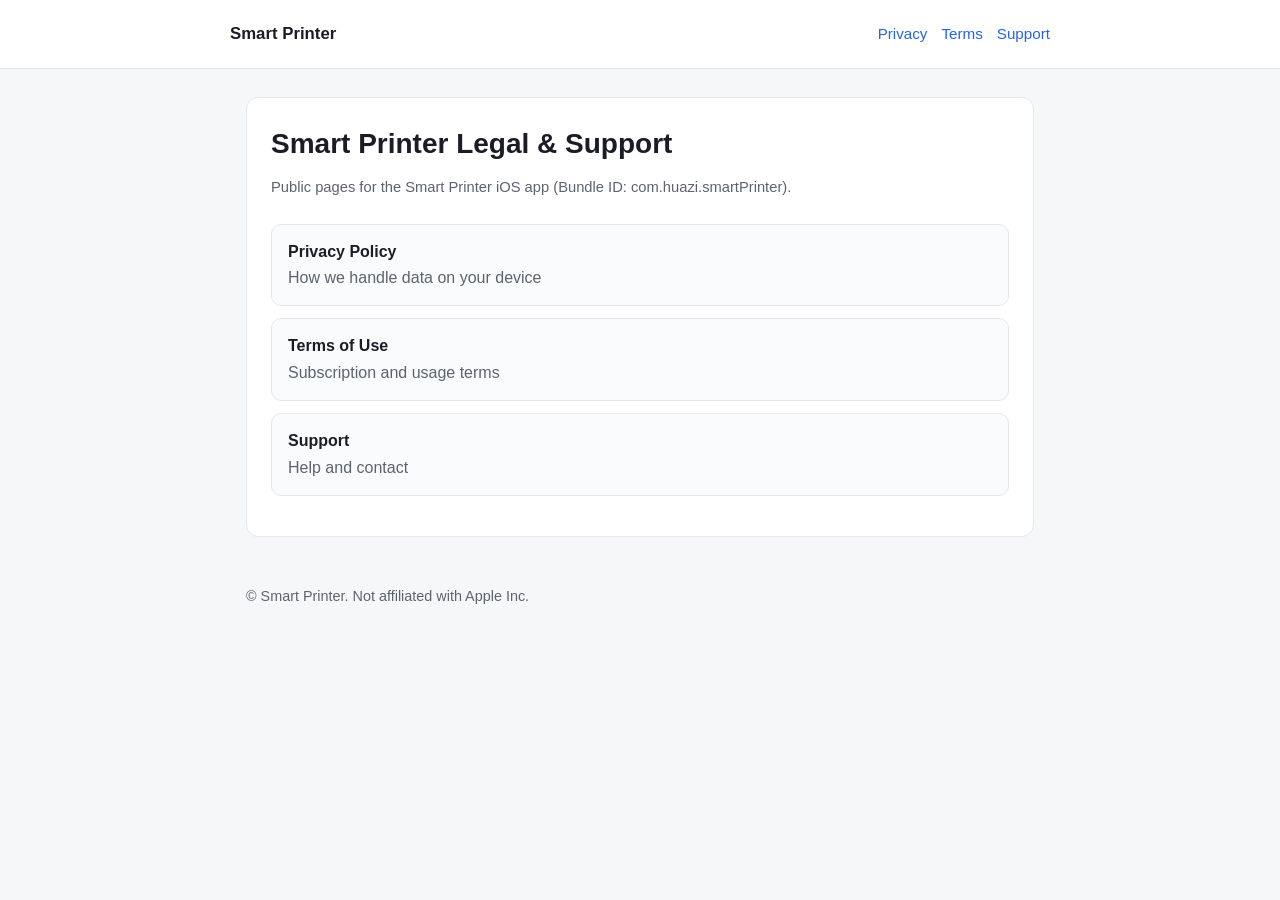
==== index.html @ 28ee7db0 "Add site styles and home page for GitHub Pages" ====
<!DOCTYPE html>
<html lang="en">
<head>
  <meta charset="utf-8" />
  <meta name="viewport" content="width=device-width, initial-scale=1" />
  <title>Smart Printer — Legal</title>
  <link rel="stylesheet" href="styles.css" />
</head>
<body>
  <header>
    <div class="nav">
      <a class="brand" href="./">Smart Printer</a>
      <div class="nav-links">
        <a href="./privacy/">Privacy</a>
        <a href="./terms/">Terms</a>
        <a href="./support/">Support</a>
      </div>
    </div>
  </header>
  <main>
    <div class="card">
      <h1>Smart Printer Legal &amp; Support</h1>
      <p class="meta">Public pages for the Smart Printer iOS app (Bundle ID: com.huazi.smartPrinter).</p>
      <ul class="home-list">
        <li><a href="./privacy/"><strong>Privacy Policy</strong><br /><span style="color:#5c6370">How we handle data on your device</span></a></li>
        <li><a href="./terms/"><strong>Terms of Use</strong><br /><span style="color:#5c6370">Subscription and usage terms</span></a></li>
        <li><a href="./support/"><strong>Support</strong><br /><span style="color:#5c6370">Help and contact</span></a></li>
      </ul>
    </div>
  </main>
  <footer>© Smart Printer. Not affiliated with Apple Inc.</footer>
</body>
</html>
---- styles.css ----
:root {
  --bg: #f6f7f9;
  --card: #ffffff;
  --text: #1a1d26;
  --muted: #5c6370;
  --accent: #2563eb;
  --border: #e5e7eb;
}
* { box-sizing: border-box; }
html { scroll-behavior: smooth; }
body {
  margin: 0;
  font-family: -apple-system, BlinkMacSystemFont, "Segoe UI", Roboto, "Helvetica Neue", Arial, sans-serif;
  background: var(--bg);
  color: var(--text);
  line-height: 1.65;
}
header {
  background: var(--card);
  border-bottom: 1px solid var(--border);
  padding: 20px 16px;
  position: sticky;
  top: 0;
  z-index: 10;
}
.nav {
  max-width: 820px;
  margin: 0 auto;
  display: flex;
  flex-wrap: wrap;
  gap: 12px 20px;
  align-items: center;
  justify-content: space-between;
}
.brand {
  font-weight: 700;
  font-size: 1.05rem;
  color: var(--text);
  text-decoration: none;
}
.nav-links { display: flex; flex-wrap: wrap; gap: 14px; }
.nav-links a {
  color: var(--accent);
  text-decoration: none;
  font-size: 0.95rem;
}
.nav-links a:hover { text-decoration: underline; }
main {
  max-width: 820px;
  margin: 28px auto 48px;
  padding: 0 16px;
}
.card {
  background: var(--card);
  border: 1px solid var(--border);
  border-radius: 12px;
  padding: 28px 24px;
}
h1 { margin: 0 0 8px; font-size: 1.75rem; line-height: 1.25; }
.meta { color: var(--muted); font-size: 0.92rem; margin-bottom: 24px; }
h2 { margin: 28px 0 10px; font-size: 1.2rem; }
p, li { color: var(--text); }
ul { padding-left: 1.25rem; }
.lang { margin-top: 36px; padding-top: 24px; border-top: 1px solid var(--border); }
.lang h1 { font-size: 1.5rem; }
a { color: var(--accent); }
footer {
  max-width: 820px;
  margin: 0 auto 40px;
  padding: 0 16px;
  color: var(--muted);
  font-size: 0.9rem;
}
.home-list { list-style: none; padding: 0; margin: 20px 0 0; }
.home-list li { margin: 0 0 12px; }
.home-list a {
  display: block;
  padding: 14px 16px;
  border: 1px solid var(--border);
  border-radius: 10px;
  text-decoration: none;
  color: var(--text);
  background: #fafbfc;
}
.home-list a:hover { border-color: var(--accent); }
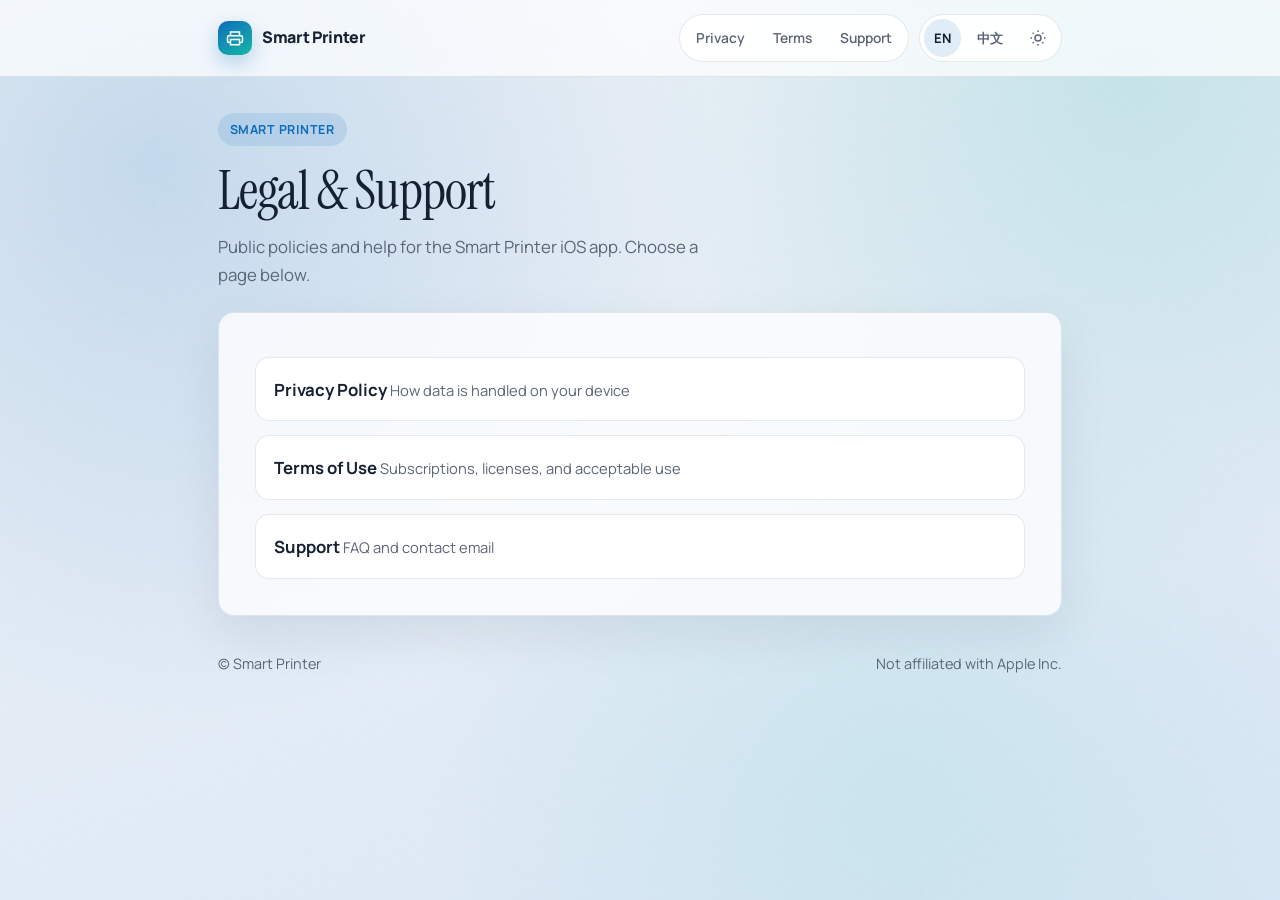
==== commit 20b38f67: "重设计首页：双语与主题切换" ====
--- a/index.html
+++ b/index.html
@@ -1,33 +1,95 @@
 <!DOCTYPE html>
-<html lang="en">
+<html lang="en" data-theme="light">
 <head>
   <meta charset="utf-8" />
   <meta name="viewport" content="width=device-width, initial-scale=1" />
-  <title>Smart Printer — Legal</title>
+  <meta name="sp-title-en" content="Smart Printer — Legal & Support" />
+  <meta name="sp-title-zh-Hans" content="Smart Printer — 法律与支持" />
+  <title>Smart Printer — Legal & Support</title>
+  <meta name="color-scheme" content="light dark" />
+  <script>
+    (function () {
+      try {
+        var t = localStorage.getItem("sp-theme");
+        if (!t) t = matchMedia("(prefers-color-scheme: dark)").matches ? "dark" : "light";
+        document.documentElement.setAttribute("data-theme", t);
+        var l = localStorage.getItem("sp-lang");
+        if (!l) l = (navigator.language || "en").toLowerCase().indexOf("zh") === 0 ? "zh-Hans" : "en";
+        document.documentElement.setAttribute("lang", l);
+      } catch (e) {}
+    })();
+  </script>
   <link rel="stylesheet" href="styles.css" />
 </head>
 <body>
-  <header>
+  <header class="site-header">
     <div class="nav">
-      <a class="brand" href="./">Smart Printer</a>
-      <div class="nav-links">
-        <a href="./privacy/">Privacy</a>
-        <a href="./terms/">Terms</a>
-        <a href="./support/">Support</a>
+      <a class="brand" href="./">
+        <span class="brand-mark" aria-hidden="true">
+          <svg viewBox="0 0 24 24" fill="none" stroke="currentColor" stroke-width="2"><path d="M6 9V4h12v5"/><path d="M6 18H4a2 2 0 0 1-2-2v-5a2 2 0 0 1 2-2h16a2 2 0 0 1 2 2v5a2 2 0 0 1-2 2h-2"/><path d="M6 14h12v7H6z"/></svg>
+        </span>
+        Smart Printer
+      </a>
+      <div class="nav-right">
+        <nav class="nav-links" aria-label="Primary">
+          <a href="./privacy/" data-nav="privacy"><span class="lang-en">Privacy</span><span class="lang-zh">隐私</span></a>
+          <a href="./terms/" data-nav="terms"><span class="lang-en">Terms</span><span class="lang-zh">条款</span></a>
+          <a href="./support/" data-nav="support"><span class="lang-en">Support</span><span class="lang-zh">支持</span></a>
+        </nav>
+        <div class="controls" role="group" aria-label="Language and theme">
+          <button type="button" class="ctrl-btn" data-lang="en">EN</button>
+          <button type="button" class="ctrl-btn" data-lang="zh-Hans">中文</button>
+          <button type="button" class="ctrl-btn theme-btn" data-theme-toggle aria-label="Toggle theme">
+            <svg class="icon-sun" viewBox="0 0 24 24" fill="none" stroke="currentColor" stroke-width="2"><circle cx="12" cy="12" r="4"/><path d="M12 2v2M12 20v2M4.9 4.9l1.4 1.4M17.7 17.7l1.4 1.4M2 12h2M20 12h2M4.9 19.1l1.4-1.4M17.7 6.3l1.4-1.4"/></svg>
+            <svg class="icon-moon" viewBox="0 0 24 24" fill="none" stroke="currentColor" stroke-width="2"><path d="M21 14.5A8.5 8.5 0 1 1 9.5 3 7 7 0 0 0 21 14.5z"/></svg>
+          </button>
+        </div>
       </div>
     </div>
   </header>
+
   <main>
-    <div class="card">
-      <h1>Smart Printer Legal &amp; Support</h1>
-      <p class="meta">Public pages for the Smart Printer iOS app (Bundle ID: com.huazi.smartPrinter).</p>
-      <ul class="home-list">
-        <li><a href="./privacy/"><strong>Privacy Policy</strong><br /><span style="color:#5c6370">How we handle data on your device</span></a></li>
-        <li><a href="./terms/"><strong>Terms of Use</strong><br /><span style="color:#5c6370">Subscription and usage terms</span></a></li>
-        <li><a href="./support/"><strong>Support</strong><br /><span style="color:#5c6370">Help and contact</span></a></li>
-      </ul>
-    </div>
+    <section class="hero">
+      <div class="eyebrow">Smart Printer</div>
+      <div class="lang-en">
+        <h1>Legal &amp; Support</h1>
+        <p>Public policies and help for the Smart Printer iOS app. Choose a page below.</p>
+      </div>
+      <div class="lang-zh">
+        <h1>法律与支持</h1>
+        <p>Smart Printer iOS 应用的公开政策与帮助页面，请选择下方入口。</p>
+      </div>
+    </section>
+
+    <section class="card">
+      <div class="home-grid">
+        <a class="home-link" href="./privacy/">
+          <strong class="lang-en">Privacy Policy</strong>
+          <strong class="lang-zh">隐私政策</strong>
+          <span class="lang-en">How data is handled on your device</span>
+          <span class="lang-zh">说明数据在设备本地如何处理</span>
+        </a>
+        <a class="home-link" href="./terms/">
+          <strong class="lang-en">Terms of Use</strong>
+          <strong class="lang-zh">服务条款</strong>
+          <span class="lang-en">Subscriptions, licenses, and acceptable use</span>
+          <span class="lang-zh">订阅、许可与可接受使用说明</span>
+        </a>
+        <a class="home-link" href="./support/">
+          <strong class="lang-en">Support</strong>
+          <strong class="lang-zh">支持</strong>
+          <span class="lang-en">FAQ and contact email</span>
+          <span class="lang-zh">常见问题与联系邮箱</span>
+        </a>
+      </div>
+    </section>
   </main>
-  <footer>© Smart Printer. Not affiliated with Apple Inc.</footer>
+
+  <footer class="site-footer">
+    <span>© Smart Printer</span>
+    <span class="lang-en">Not affiliated with Apple Inc.</span>
+    <span class="lang-zh">与 Apple Inc. 无关联</span>
+  </footer>
+  <script src="site.js"></script>
 </body>
 </html>
--- a/styles.css
+++ b/styles.css
@@ -1,85 +1,353 @@
+@import url("https://fonts.googleapis.com/css2?family=Manrope:wght@400;500;600;700;800&family=Instrument+Serif:ital@0;1&display=swap");
+
 :root {
-  --bg: #f6f7f9;
-  --card: #ffffff;
-  --text: #1a1d26;
-  --muted: #5c6370;
-  --accent: #2563eb;
-  --border: #e5e7eb;
-}
+  --font-sans: "Manrope", system-ui, sans-serif;
+  --font-display: "Instrument Serif", Georgia, serif;
+  --radius: 16px;
+  --radius-sm: 10px;
+  --max: 820px;
+  --ease: cubic-bezier(0.22, 1, 0.36, 1);
+  --shadow: 0 18px 50px rgba(15, 23, 42, 0.08);
+}
+
+[data-theme="light"] {
+  --bg: #eef2f6;
+  --bg-accent: #d9e6f5;
+  --surface: rgba(255, 255, 255, 0.78);
+  --surface-solid: #ffffff;
+  --text: #152033;
+  --muted: #5b6578;
+  --border: rgba(21, 32, 51, 0.1);
+  --accent: #0f6cbd;
+  --accent-soft: rgba(15, 108, 189, 0.12);
+  --nav-bg: rgba(255, 255, 255, 0.72);
+  --chip: rgba(255, 255, 255, 0.9);
+  --glow: radial-gradient(circle at 12% 18%, rgba(15, 108, 189, 0.18), transparent 42%),
+    radial-gradient(circle at 88% 8%, rgba(14, 165, 160, 0.16), transparent 36%),
+    radial-gradient(circle at 70% 88%, rgba(20, 184, 166, 0.1), transparent 40%);
+}
+
+[data-theme="dark"] {
+  --bg: #0b1220;
+  --bg-accent: #132033;
+  --surface: rgba(18, 28, 46, 0.78);
+  --surface-solid: #121c2e;
+  --text: #e8eef8;
+  --muted: #9aa8bf;
+  --border: rgba(232, 238, 248, 0.12);
+  --accent: #5eb1ff;
+  --accent-soft: rgba(94, 177, 255, 0.16);
+  --nav-bg: rgba(11, 18, 32, 0.72);
+  --chip: rgba(18, 28, 46, 0.92);
+  --shadow: 0 18px 50px rgba(0, 0, 0, 0.35);
+  --glow: radial-gradient(circle at 14% 12%, rgba(94, 177, 255, 0.18), transparent 40%),
+    radial-gradient(circle at 86% 16%, rgba(45, 212, 191, 0.12), transparent 34%),
+    radial-gradient(circle at 60% 90%, rgba(15, 108, 189, 0.14), transparent 42%);
+}
+
 * { box-sizing: border-box; }
 html { scroll-behavior: smooth; }
 body {
   margin: 0;
-  font-family: -apple-system, BlinkMacSystemFont, "Segoe UI", Roboto, "Helvetica Neue", Arial, sans-serif;
+  min-height: 100vh;
+  font-family: var(--font-sans);
+  color: var(--text);
   background: var(--bg);
-  color: var(--text);
-  line-height: 1.65;
-}
-header {
-  background: var(--card);
-  border-bottom: 1px solid var(--border);
-  padding: 20px 16px;
+  line-height: 1.7;
+  transition: background 0.35s var(--ease), color 0.35s var(--ease);
+}
+
+body::before {
+  content: "";
+  position: fixed;
+  inset: 0;
+  z-index: -2;
+  background: var(--glow), linear-gradient(160deg, var(--bg), var(--bg-accent));
+}
+
+body::after {
+  content: "";
+  position: fixed;
+  inset: 0;
+  z-index: -1;
+  opacity: 0.35;
+  pointer-events: none;
+  background-image: url("data:image/svg+xml,%3Csvg viewBox='0 0 200 200' xmlns='http://www.w3.org/2000/svg'%3E%3Cfilter id='n'%3E%3CfeTurbulence type='fractalNoise' baseFrequency='0.85' numOctaves='4' stitchTiles='stitch'/%3E%3C/filter%3E%3Crect width='100%25' height='100%25' filter='url(%23n)' opacity='0.55'/%3E%3C/svg%3E");
+  mix-blend-mode: soft-light;
+}
+
+a {
+  color: var(--accent);
+  text-decoration-thickness: 1px;
+  text-underline-offset: 3px;
+  transition: opacity 0.2s var(--ease);
+}
+a:hover { opacity: 0.82; }
+
+.site-header {
   position: sticky;
   top: 0;
-  z-index: 10;
-}
+  z-index: 40;
+  backdrop-filter: blur(16px) saturate(1.2);
+  -webkit-backdrop-filter: blur(16px) saturate(1.2);
+  background: var(--nav-bg);
+  border-bottom: 1px solid var(--border);
+}
+
 .nav {
-  max-width: 820px;
+  max-width: calc(var(--max) + 64px);
   margin: 0 auto;
+  padding: 14px 20px;
+  display: flex;
+  align-items: center;
+  justify-content: space-between;
+  gap: 16px;
+}
+
+.brand {
+  display: inline-flex;
+  align-items: center;
+  gap: 10px;
+  color: var(--text);
+  text-decoration: none;
+  font-weight: 800;
+  letter-spacing: -0.02em;
+}
+
+.brand-mark {
+  width: 34px;
+  height: 34px;
+  border-radius: 10px;
+  display: grid;
+  place-items: center;
+  background: linear-gradient(145deg, #0f6cbd, #14b8a6);
+  color: #fff;
+  box-shadow: 0 8px 20px rgba(15, 108, 189, 0.28);
+}
+
+.brand-mark svg { width: 18px; height: 18px; }
+
+.nav-right {
+  display: flex;
+  align-items: center;
+  gap: 10px;
+  flex-wrap: wrap;
+  justify-content: flex-end;
+}
+
+.nav-links {
+  display: flex;
+  gap: 4px;
+  padding: 4px;
+  border-radius: 999px;
+  background: var(--chip);
+  border: 1px solid var(--border);
+}
+
+.nav-links a {
+  text-decoration: none;
+  color: var(--muted);
+  font-size: 0.86rem;
+  font-weight: 600;
+  padding: 7px 12px;
+  border-radius: 999px;
+  transition: background 0.2s var(--ease), color 0.2s var(--ease);
+}
+
+.nav-links a:hover,
+.nav-links a.is-active {
+  color: var(--text);
+  background: var(--accent-soft);
+  opacity: 1;
+}
+
+.controls {
+  display: inline-flex;
+  gap: 6px;
+  padding: 4px;
+  border-radius: 999px;
+  background: var(--chip);
+  border: 1px solid var(--border);
+}
+
+.ctrl-btn {
+  appearance: none;
+  border: 0;
+  background: transparent;
+  color: var(--muted);
+  font: inherit;
+  font-size: 0.82rem;
+  font-weight: 700;
+  padding: 7px 10px;
+  border-radius: 999px;
+  cursor: pointer;
+  transition: background 0.2s var(--ease), color 0.2s var(--ease), transform 0.2s var(--ease);
+}
+
+.ctrl-btn:hover { color: var(--text); }
+.ctrl-btn.is-active {
+  background: var(--accent-soft);
+  color: var(--text);
+}
+.ctrl-btn:active { transform: scale(0.96); }
+
+.theme-btn {
+  width: 38px;
+  height: 38px;
+  padding: 0;
+  display: grid;
+  place-items: center;
+}
+.theme-btn svg { width: 18px; height: 18px; }
+.theme-btn .icon-moon { display: none; }
+[data-theme="dark"] .theme-btn .icon-sun { display: none; }
+[data-theme="dark"] .theme-btn .icon-moon { display: block; }
+
+main {
+  max-width: calc(var(--max) + 64px);
+  margin: 0 auto;
+  padding: 36px 20px 28px;
+}
+
+.hero {
+  margin-bottom: 22px;
+  animation: rise 0.7s var(--ease) both;
+}
+
+.eyebrow {
+  display: inline-flex;
+  align-items: center;
+  gap: 8px;
+  padding: 6px 12px;
+  border-radius: 999px;
+  background: var(--accent-soft);
+  color: var(--accent);
+  font-size: 0.78rem;
+  font-weight: 700;
+  letter-spacing: 0.04em;
+  text-transform: uppercase;
+}
+
+.hero h1 {
+  margin: 14px 0 10px;
+  font-family: var(--font-display);
+  font-size: clamp(2.2rem, 5vw, 3.4rem);
+  font-weight: 400;
+  letter-spacing: -0.02em;
+  line-height: 1.15;
+}
+
+.hero p {
+  margin: 0;
+  max-width: 48ch;
+  color: var(--muted);
+  font-size: 1.05rem;
+}
+
+.card {
+  background: var(--surface);
+  border: 1px solid var(--border);
+  border-radius: var(--radius);
+  box-shadow: var(--shadow);
+  backdrop-filter: blur(10px);
+  -webkit-backdrop-filter: blur(10px);
+  padding: clamp(22px, 4vw, 36px);
+  animation: rise 0.75s var(--ease) 0.08s both;
+}
+
+.meta {
+  color: var(--muted);
+  font-size: 0.92rem;
+  margin: 0 0 22px;
+}
+
+.card h2 {
+  margin: 28px 0 10px;
+  font-size: 1.15rem;
+  letter-spacing: -0.01em;
+}
+
+.card h2:first-of-type { margin-top: 8px; }
+
+.card p { margin: 0 0 12px; }
+.card ul {
+  margin: 0 0 14px;
+  padding-left: 1.15rem;
+}
+.card li { margin: 0 0 8px; color: var(--text); }
+.card li::marker { color: var(--accent); }
+
+.home-grid {
+  display: grid;
+  gap: 14px;
+  margin-top: 8px;
+}
+
+.home-link {
+  display: block;
+  text-decoration: none;
+  color: var(--text);
+  padding: 18px 18px 16px;
+  border-radius: 14px;
+  border: 1px solid var(--border);
+  background: var(--surface-solid);
+  transition: transform 0.25s var(--ease), border-color 0.25s var(--ease), box-shadow 0.25s var(--ease);
+}
+
+.home-link:hover {
+  transform: translateY(-2px);
+  border-color: color-mix(in srgb, var(--accent) 45%, var(--border));
+  box-shadow: 0 14px 30px rgba(15, 108, 189, 0.12);
+  opacity: 1;
+}
+
+.home-link strong {
+  display: block;
+  font-size: 1.05rem;
+  margin-bottom: 4px;
+}
+
+.home-link span {
+  color: var(--muted);
+  font-size: 0.92rem;
+}
+
+.lang-en,
+.lang-zh { display: none !important; }
+html[lang="en"] .lang-en,
+html[lang="zh-Hans"] .lang-zh { display: revert !important; }
+
+.site-footer {
+  max-width: calc(var(--max) + 64px);
+  margin: 0 auto;
+  padding: 8px 20px 40px;
+  color: var(--muted);
+  font-size: 0.9rem;
   display: flex;
   flex-wrap: wrap;
-  gap: 12px 20px;
-  align-items: center;
+  gap: 8px 16px;
   justify-content: space-between;
-}
-.brand {
-  font-weight: 700;
-  font-size: 1.05rem;
-  color: var(--text);
-  text-decoration: none;
-}
-.nav-links { display: flex; flex-wrap: wrap; gap: 14px; }
-.nav-links a {
-  color: var(--accent);
-  text-decoration: none;
-  font-size: 0.95rem;
-}
-.nav-links a:hover { text-decoration: underline; }
-main {
-  max-width: 820px;
-  margin: 28px auto 48px;
-  padding: 0 16px;
-}
-.card {
-  background: var(--card);
-  border: 1px solid var(--border);
-  border-radius: 12px;
-  padding: 28px 24px;
-}
-h1 { margin: 0 0 8px; font-size: 1.75rem; line-height: 1.25; }
-.meta { color: var(--muted); font-size: 0.92rem; margin-bottom: 24px; }
-h2 { margin: 28px 0 10px; font-size: 1.2rem; }
-p, li { color: var(--text); }
-ul { padding-left: 1.25rem; }
-.lang { margin-top: 36px; padding-top: 24px; border-top: 1px solid var(--border); }
-.lang h1 { font-size: 1.5rem; }
-a { color: var(--accent); }
-footer {
-  max-width: 820px;
-  margin: 0 auto 40px;
-  padding: 0 16px;
-  color: var(--muted);
-  font-size: 0.9rem;
-}
-.home-list { list-style: none; padding: 0; margin: 20px 0 0; }
-.home-list li { margin: 0 0 12px; }
-.home-list a {
-  display: block;
-  padding: 14px 16px;
-  border: 1px solid var(--border);
-  border-radius: 10px;
-  text-decoration: none;
-  color: var(--text);
-  background: #fafbfc;
-}
-.home-list a:hover { border-color: var(--accent); }
+  animation: rise 0.8s var(--ease) 0.12s both;
+}
+
+.site-footer a { color: var(--muted); text-decoration: none; }
+.site-footer a:hover { color: var(--accent); opacity: 1; }
+
+@keyframes rise {
+  from { opacity: 0; transform: translateY(12px); }
+  to { opacity: 1; transform: translateY(0); }
+}
+
+@media (max-width: 720px) {
+  .nav { flex-direction: column; align-items: stretch; }
+  .nav-right { justify-content: space-between; }
+  .nav-links { width: 100%; justify-content: space-between; }
+  .nav-links a { flex: 1; text-align: center; padding-inline: 8px; }
+}
+
+@media (prefers-reduced-motion: reduce) {
+  *, *::before, *::after {
+    animation: none !important;
+    transition: none !important;
+  }
+}
